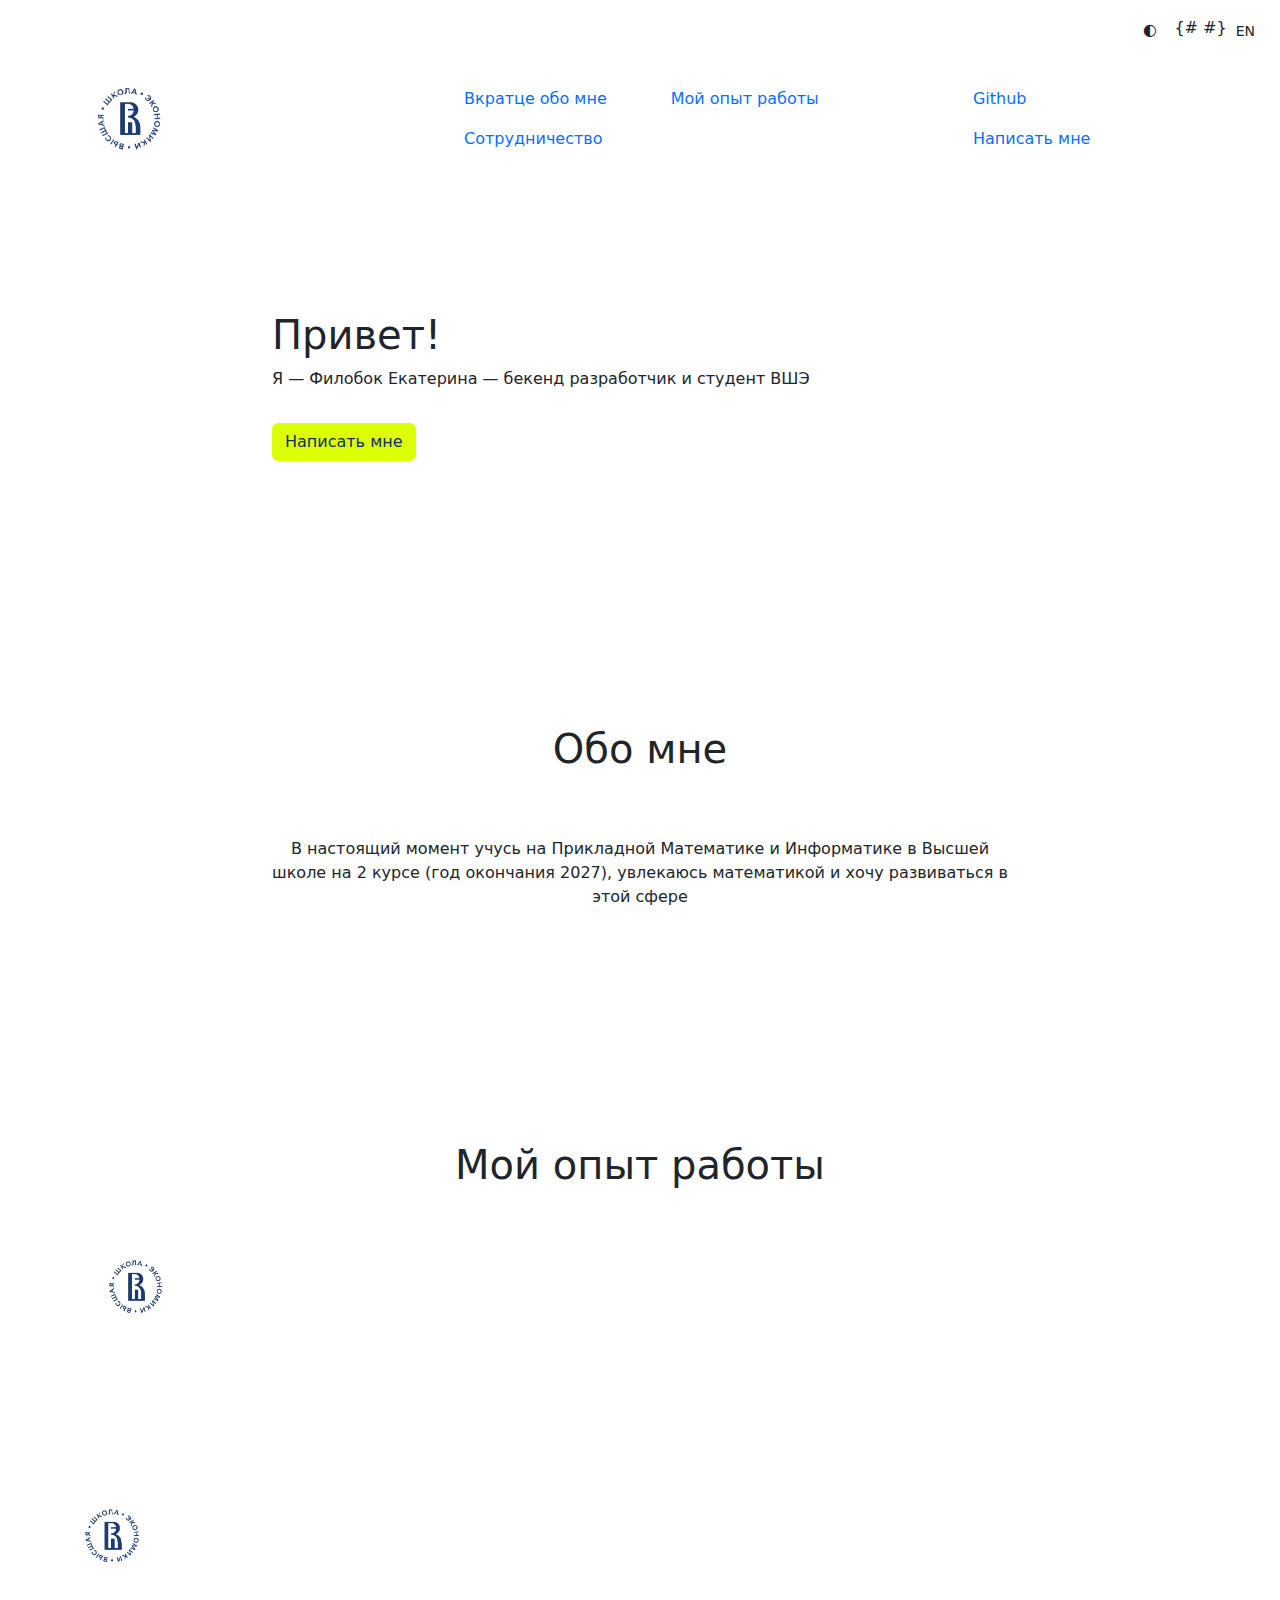
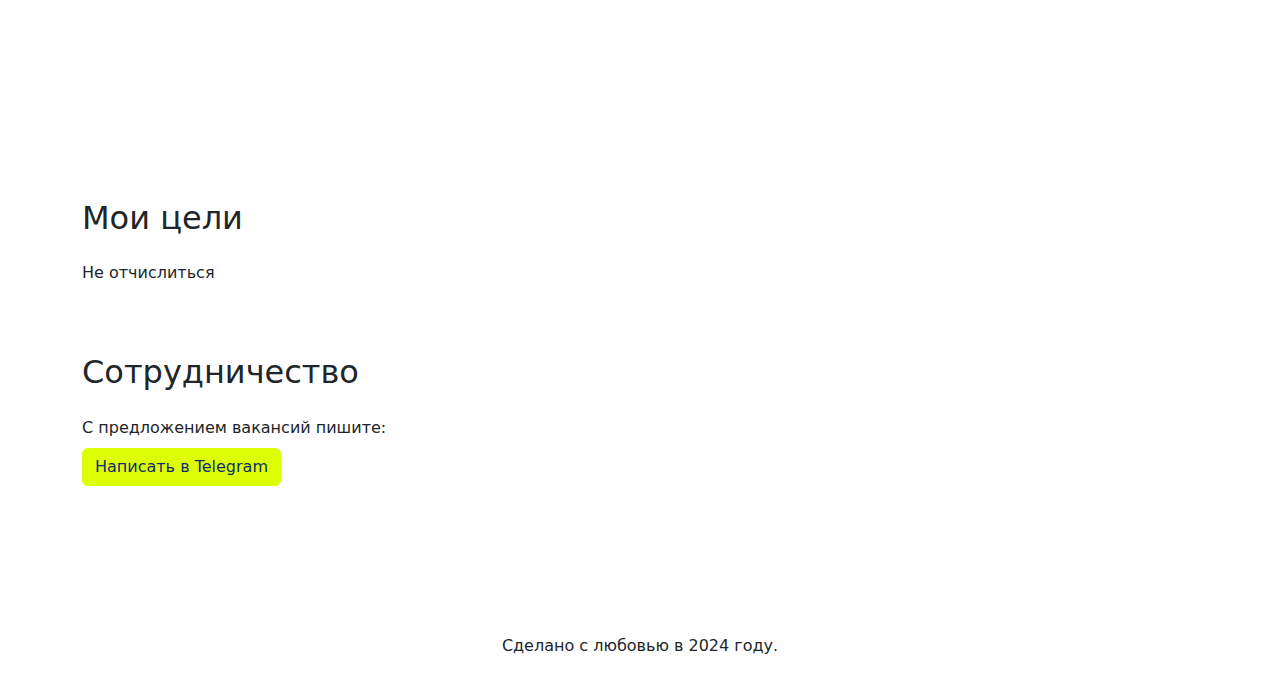
==== templates/index.html @ 08210799 "1" ====
<!DOCTYPE html>
<html lang="ru">
<head>
    <meta charset="utf-8">
    <meta name="viewport" content="width=device-width, initial-scale=1, shrink-to-fit=no">
    <link href="https://cdn.jsdelivr.net/npm/bootstrap@5.3.3/dist/css/bootstrap.min.css" rel="stylesheet"
          crossorigin="anonymous">
    <link rel="stylesheet" href="static/css/custom.css">
    <title>Портфолио | Резюме</title>
</head>
<body>
<!-- Переключатели темы и языка -->
<div class="d-flex justify-content-end p-3">
    <button id="theme-toggle" class="btn btn-sm btn-yellow me-2">🌓</button>
    {#    <button id="theme-toggle" class="btn btn-sm btn-yellow me-2" data-lang="en">Change theme</button>#}
    <button id="language-toggle" class="btn btn-sm btn-yellow">EN</button>
</div>

<!-- Секция промо с темным фоном - шапка сайта -->
<section class="promo dark-bg pt-2 pb-5">
    <div class="container">
        <!-- Навигационная панель с логотипом и кнопкой -->
        <nav class="navbar navbar-expand-lg mb-5 navbar-dark">
            <div class="container-fluid">
                <a href="#" class="navbar-brand logo d-flex align-items-center text-decoration-none">
                    <div class="logo-left pe-2">
                        <img src="../static/01_Logo_HSE_full_rus_PANTONE_for_dark_2.png" alt="" class="rounded-circle"
                             width="70">
                    </div>
                    <div class="logo-right" style="margin-left: 6px;">
                        <div class="logo-title link-purple" data-lang="ru">Резюме</div>
                        <div class="logo-title link-purple" data-lang="en" style="display:none;">Resume</div>
                        <div class="logo-subtitle text-yellow" data-lang="ru">По заказу Deep Python</div>
                        <div class="logo-subtitle text-yellow" data-lang="en" style="display:none;">Commissioned by Deep
                            Python
                        </div>
                    </div>
                </a>
                <button class="navbar-toggler" type="button" data-bs-toggle="collapse" data-bs-target="#navbarNav"
                        aria-controls="navbarNav" aria-expanded="false" aria-label="Toggle navigation">
                    <span class="navbar-toggler-icon"></span>
                </button>
                <!-- Меню навигации -->
                <div class="collapse navbar-collapse" id="navbarNav">
                    <ul class="nav m-auto">
                        <li class="nav-item mx-3">
                            <a href="#story" class="nav-link link-purple link-border-bottom" data-lang="ru">Вкратце обо
                                мне</a>
                            <a href="#story" class="nav-link link-purple link-border-bottom" data-lang="en"
                               style="display:none;">About Me</a>
                        </li>
                        <li class="nav-item mx-3">
                            <a href="#projects" class="nav-link link-purple link-border-bottom" data-lang="ru">Мой опыт
                                работы</a>
                            <a href="#projects" class="nav-link link-purple link-border-bottom" data-lang="en"
                               style="display:none;">My Experience</a>
                        </li>
                        <li class="nav-item mx-3">
                            <a href="#contact" class="nav-link link-purple link-border-bottom" data-lang="ru">Сотрудничество</a>
                            <a href="#contact" class="nav-link link-purple link-border-bottom" data-lang="en"
                               style="display:none;">Collaboration</a>
                        </li>
                    </ul>
                    <ul class="nav ml-auto">
                        <li class="nav-item mx-3">
                            <a href="https://github.com/kfilobok"
                               class="nav-link link-purple link-border-bottom">Github</a>
                        </li>
                        <li class="nav-item mx-3 mr-0">
                            <a href="#contact" class="nav-link link-purple link-border-bottom" data-lang="ru">Написать
                                мне</a>
                            <a href="#contact" class="nav-link link-purple link-border-bottom" data-lang="en"
                               style="display:none;">Contact Me</a>
                        </li>
                    </ul>
                </div>
            </div>
        </nav>

        <!-- Блок приветствия с основной информацией -->
        <div class="row py-0 py-sm-5">
            <div class="col-12 col-lg-8 offset-lg-2 mb-0 mb-sm-5 py-5">
                <h1 class="h1 font-weight-bold font greeting-text text-blue" data-lang="ru">Привет!</h1>
                <h1 class="h1 font-weight-bold font greeting-text text-blue" data-lang="en" style="display:none;">
                    Hi!</h1>
                <p class="promo-text pb-3" data-lang="ru">Я&nbsp;&mdash; Филобок Екатерина&nbsp;&mdash; бекенд
                    разработчик и студент ВШЭ</p>
                <p class="promo-text pb-3" data-lang="en" style="display:none;">I'm&nbsp;&mdash; Filobok Ekaterina&nbsp;&mdash;
                    backend developer and student of the Higher School of
                    Economics...</p>
                <a href="#contact" class="btn text-center" style="background-color: #DCFF05; color: #102D69"
                   data-lang="ru">Написать мне</a>
                <a href="#contact" class="btn text-center"
                   style="background-color: #DCFF05; color: #102D69; display:none;" data-lang="en">Contact Me</a>
            </div>
        </div>
    </div>
</section>

<!-- Секция "Обо мне" -->
<section class="story container py-5 text-center" id="story">
    <h2 class="h1 font-weight-bold mt-4 mb-3 mb-sm-5 pb-3 navigo-font" data-lang="ru">Обо мне</h2>
    <h2 class="h1 font-weight-bold mt-4 mb-3 mb-sm-5 pb-3 navigo-font" data-lang="en" style="display:none;">About
        Me</h2>
    <div class="row">
        <div class="col-12 col-sm-8 offset-sm-2 px-2 pb-5">
            <p class="font-weight-bold pb-4" data-lang="ru">В настоящий момент учусь на Прикладной Математике и
                Информатике в Высшей школе на 2 курсе (год окончания 2027), увлекаюсь математикой и хочу развиваться в
                этой сфере</p>
            <p class="font-weight-bold pb-4" data-lang="en" style="display:none;">I am currently studying Applied
                Mathematics and Computer Science at a Higher School in my 2nd year (graduation year 2027), I am
                interested in mathematics and want to develop in this area</p>
        </div>
    </div>
</section>

<!-- Секция опыта работы -->
<section class="projects dark-bg pt-3 pt-sm-5 pb-3" id="projects">
    <div class="container">
        <h2 class="h1 font-weight-bold text-center mt-4 mt-sm-5 mb-0 mb-sm-4 pb-5 navigo-font" data-lang="ru">Мой опыт
            работы</h2>
        <h2 class="h1 font-weight-bold text-center mt-4 mt-sm-5 mb-0 mb-sm-4 pb-5 navigo-font" data-lang="en"
            style="display:none;">My Work Experience</h2>
        <div class="work-experience text-white">
            <div class="d-flex align-items-center mb-4">
                {#            <img src="../static/01_Logo_HSE_full_rus_PANTONE_for_dark_2.png" alt="HSE Logo" class="me-3" style="height: 60px; margin-top: -6px;">#}
                <div class="d-flex flex-column justify-content-center">
                    <h3 class="h4 mb-1" data-lang="ru">ООО Телематика</h3>
                    <h3 class="h4 mb-1" data-lang="en" style="display:none;">LLC Telematika</h3>
                    <p class="text-white-40 mb-0" data-lang="ru">01.07.2024 – Настоящее время</p>
                    <p class="text-white-40 mb-0" data-lang="en" style="display:none;">01.07.2024 – Present</p>
                </div>

            </div>
            <div class="position mb-4" style="margin-left: 20px;">
                <h4 class="h5 text-purple" data-lang="ru">Бэкенд-разработчик на Go</h4>
                <h4 class="h5 text-purple" data-lang="en" style="display:none;">Backend developer in Go</h4>
                {#                    <p class="text-white" style="opacity: 0.4" data-lang="ru">01.11.2024 – настоящее время</p>#}
                {#                    <p class="text-white" style="opacity: 0.4" data-lang="en" style="display:none;">01.11.2024 –#}
                {#                        Present</p>#}
                <p data-lang="ru">Разрабатываю микросервисы на go для банкоматов.</p>
                <p data-lang="en" style="display:none;">I am developing microservices in go for ATMs.</p>
            </div>
            <div class="d-flex align-items-center mb-4">
                <img src="../static/01_Logo_HSE_full_rus_PANTONE_for_dark_2.png" alt="HSE Logo" class="me-3"
                     style="height: 60px; margin-top: -6px;">
                <div class="d-flex flex-column justify-content-center">
                    <h3 class="h4 mb-1" data-lang="ru">НИУ «ВШЭ»</h3>
                    <h3 class="h4 mb-1" data-lang="en" style="display:none;">HSE University</h3>
                    <p class="text-white-40 mb-0" data-lang="ru">01.11.2024 – 10.12.2024 </p>
                    <p class="text-white-40 mb-0" data-lang="en" style="display:none;">01.11.2024 – 10.12.2024</p>
                </div>
            </div>
            <div class="position mb-4" style="margin-left: 20px;">
                <h4 class="h5 text-purple" data-lang="ru">Ассистент по алгоритмам и структурам данных</h4>
                <h4 class="h5 text-purple" data-lang="en" style="display:none;">Assistant for Algorithms and Data
                    Structures</h4>
                <p class="text-white" style="opacity: 0.4" data-lang="ru">01.11.2024 – 10.12.2024</p>
                <p class="text-white" style="opacity: 0.4" data-lang="en" style="display:none;">01.11.2024 –
                    10.12.2024</p>
                <p data-lang="ru">Помогаю студентам с возникающими вопросами по курсу.</p>
                <p data-lang="en" style="display:none;">Helping students with any questions they may have about the
                    course.</p>
            </div>
        </div>
    </div>
</section>

<!-- Секция личных целей -->
<section class="goals container pt-3 pt-sm-5 pb-3">
    <h2 class="h2 font-weight-bold my-4" data-lang="ru">Мои цели</h2>
    <h2 class="h2 font-weight-bold my-4" data-lang="en" style="display:none;">My Goals</h2>
    <div class="row">
        <div class="col-12 col-sm-8 pb-1">
            <p class="pb-2" data-lang="ru">Не отчислиться</p>
            <p class="pb-2" data-lang="en" style="display:none;">Don't drop out of university</p>
        </div>
    </div>
</section>

<!-- Секция сотрудничества -->
<section class="goals container mb-5 pb-sm-5 pb-0" id="contact">
    <h2 class="h2 font-weight-bold my-4" data-lang="ru">Сотрудничество</h2>
    <h2 class="h2 font-weight-bold my-4" data-lang="en" style="display:none;">Collaboration</h2>
    <div class="row">
        <div class="col-12 col-sm-8 pb-1">
            <p class="pb-1 mb-1" data-lang="ru">С предложением вакансий пишите:</p>
            <p class="pb-1 mb-1" data-lang="en" style="display:none;">Write with a vacancy offer:</p>
            <div class="row">
                <div class="col-12 col-sm-9">
                    <p class="d-flex justify-content-start gap-2 flex-wrap">
                        <a href="https://t.me/kati4kaf" class="btn mb-3"
                           style="background-color: #DCFF05; color: #102D69" target="_blank" data-lang="ru">Написать в
                            Telegram</a>
                        <a href="https://t.me/kati4kaf" class="btn mb-3"
                           style="background-color: #DCFF05; color: #102D69; display:none;" target="_blank"
                           data-lang="en">Write in Telegram</a>
                        <!--<a href="https://example.com/" class="btn mb-3" style="background-color: #DCFF05; color: #102D69" target="_blank" data-lang="ru">Посмотреть резюме</a>
                        <a href="https://example.com/" class="btn mb-3" style="background-color: #DCFF05; color: #102D69; display:none;" target="_blank" data-lang="en">View Resume</a>
                        <a href="mailto:any@example.com" class="btn mb-3" style="background-color: #DCFF05; color: #102D69" target="_blank" data-lang="ru">Написать на почту</a>
                        <a href="mailto:any@example.com" class="btn mb-3" style="background-color: #DCFF05; color: #102D69; display:none;" target="_blank" data-lang="en">Write via Email</a>
                      -->
                    </p>
                </div>
            </div>
        </div>
    </div>
</section>

<!-- Подвал сайта с темным фоном -->
<footer class="footer dark-bg">
    <nav class="container navbar">
        <ul class="nav m-auto py-2">
            <li class="nav-item mx-3" data-lang="ru">Сделано с любовью в 2024 году.</li>
            <li class="nav-item mx-3" data-lang="en" style="display:none;">Made with love in 2024.</li>
        </ul>
    </nav>
</footer>

<!-- Подключение скриптов Bootstrap -->
<script src="https://cdn.jsdelivr.net/npm/bootstrap@5.3.3/dist/js/bootstrap.bundle.min.js"></script>
<script>
    document.addEventListener('DOMContentLoaded', () => {
        // Темная тема
        const themeToggle = document.getElementById('theme-toggle');
        const currentTheme = localStorage.getItem('theme') || 'light';
        document.body.classList.toggle('dark-mode', currentTheme === 'dark');

        themeToggle.addEventListener('click', () => {
            const isDarkMode = document.body.classList.toggle('dark-mode');
            localStorage.setItem('theme', isDarkMode ? 'dark' : 'light');
        });

        // Мультиязычность
        const languageToggle = document.getElementById('language-toggle');
        let currentLanguage = localStorage.getItem('language') || 'ru';
        updateLanguage(currentLanguage);

        languageToggle.addEventListener('click', () => {
            currentLanguage = currentLanguage === 'ru' ? 'en' : 'ru';
            localStorage.setItem('language', currentLanguage);
            updateLanguage(currentLanguage);
        });

        function updateLanguage(lang) {
            document.querySelectorAll('[data-lang]').forEach(el => {
                el.style.display = el.getAttribute('data-lang') === lang ? '' : 'none';
            });
            languageToggle.textContent = lang === 'ru' ? 'EN' : 'RU';
        }
    });

</script>
</body>
</html>
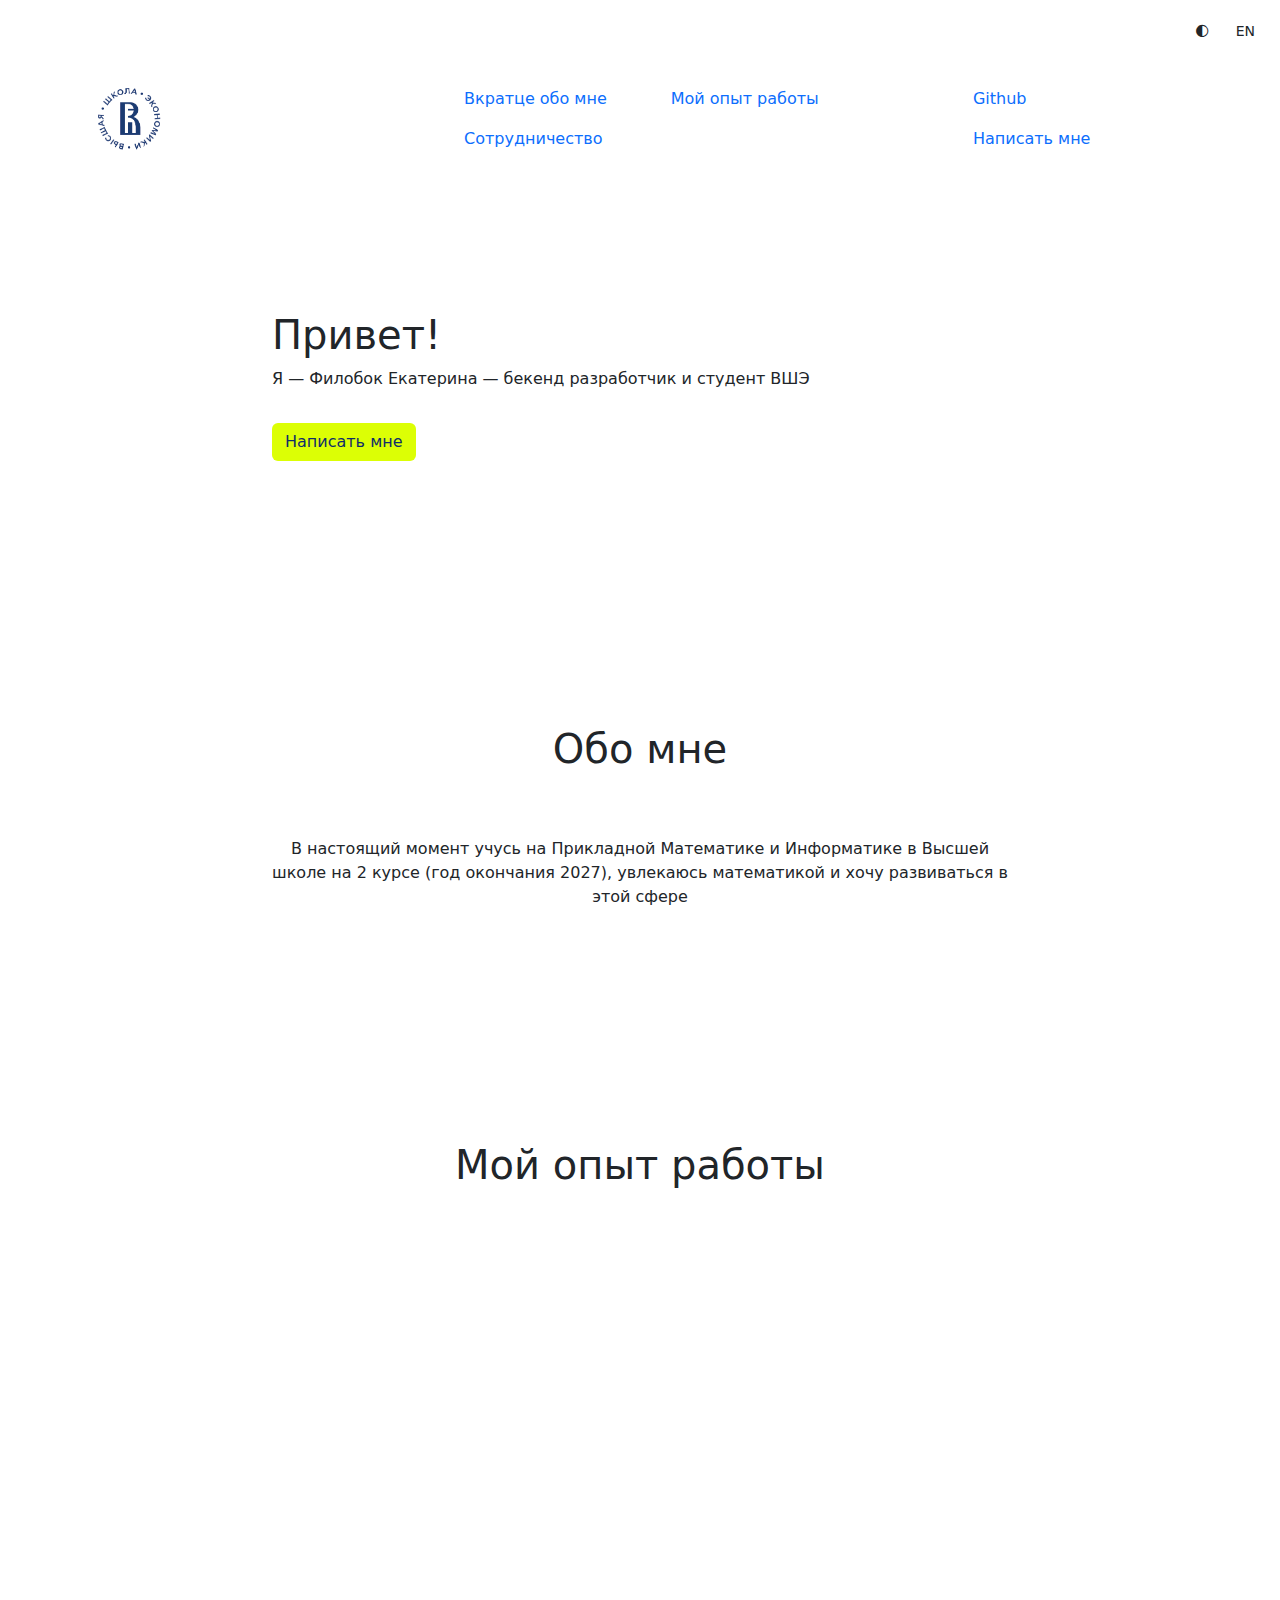
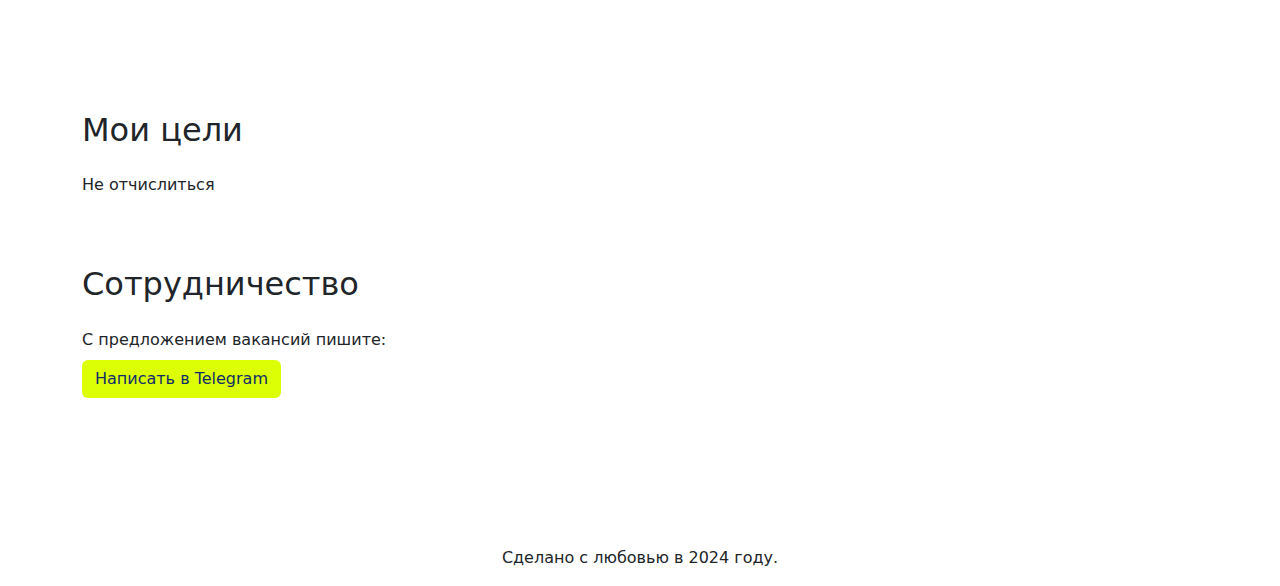
==== commit c72f5513: "Update index.html" ====
--- a/templates/index.html
+++ b/templates/index.html
@@ -12,7 +12,6 @@
 <!-- Переключатели темы и языка -->
 <div class="d-flex justify-content-end p-3">
     <button id="theme-toggle" class="btn btn-sm btn-yellow me-2">🌓</button>
-    {#    <button id="theme-toggle" class="btn btn-sm btn-yellow me-2" data-lang="en">Change theme</button>#}
     <button id="language-toggle" class="btn btn-sm btn-yellow">EN</button>
 </div>
 
@@ -123,7 +122,6 @@
             style="display:none;">My Work Experience</h2>
         <div class="work-experience text-white">
             <div class="d-flex align-items-center mb-4">
-                {#            <img src="../static/01_Logo_HSE_full_rus_PANTONE_for_dark_2.png" alt="HSE Logo" class="me-3" style="height: 60px; margin-top: -6px;">#}
                 <div class="d-flex flex-column justify-content-center">
                     <h3 class="h4 mb-1" data-lang="ru">ООО Телематика</h3>
                     <h3 class="h4 mb-1" data-lang="en" style="display:none;">LLC Telematika</h3>
@@ -135,15 +133,12 @@
             <div class="position mb-4" style="margin-left: 20px;">
                 <h4 class="h5 text-purple" data-lang="ru">Бэкенд-разработчик на Go</h4>
                 <h4 class="h5 text-purple" data-lang="en" style="display:none;">Backend developer in Go</h4>
-                {#                    <p class="text-white" style="opacity: 0.4" data-lang="ru">01.11.2024 – настоящее время</p>#}
-                {#                    <p class="text-white" style="opacity: 0.4" data-lang="en" style="display:none;">01.11.2024 –#}
-                {#                        Present</p>#}
                 <p data-lang="ru">Разрабатываю микросервисы на go для банкоматов.</p>
                 <p data-lang="en" style="display:none;">I am developing microservices in go for ATMs.</p>
             </div>
             <div class="d-flex align-items-center mb-4">
-                <img src="../static/01_Logo_HSE_full_rus_PANTONE_for_dark_2.png" alt="HSE Logo" class="me-3"
-                     style="height: 60px; margin-top: -6px;">
+                <!--<img src="../static/01_Logo_HSE_full_rus_PANTONE_for_dark_2.png" alt="HSE Logo" class="me-3"
+                     style="height: 60px; margin-top: -6px;"> -->
                 <div class="d-flex flex-column justify-content-center">
                     <h3 class="h4 mb-1" data-lang="ru">НИУ «ВШЭ»</h3>
                     <h3 class="h4 mb-1" data-lang="en" style="display:none;">HSE University</h3>
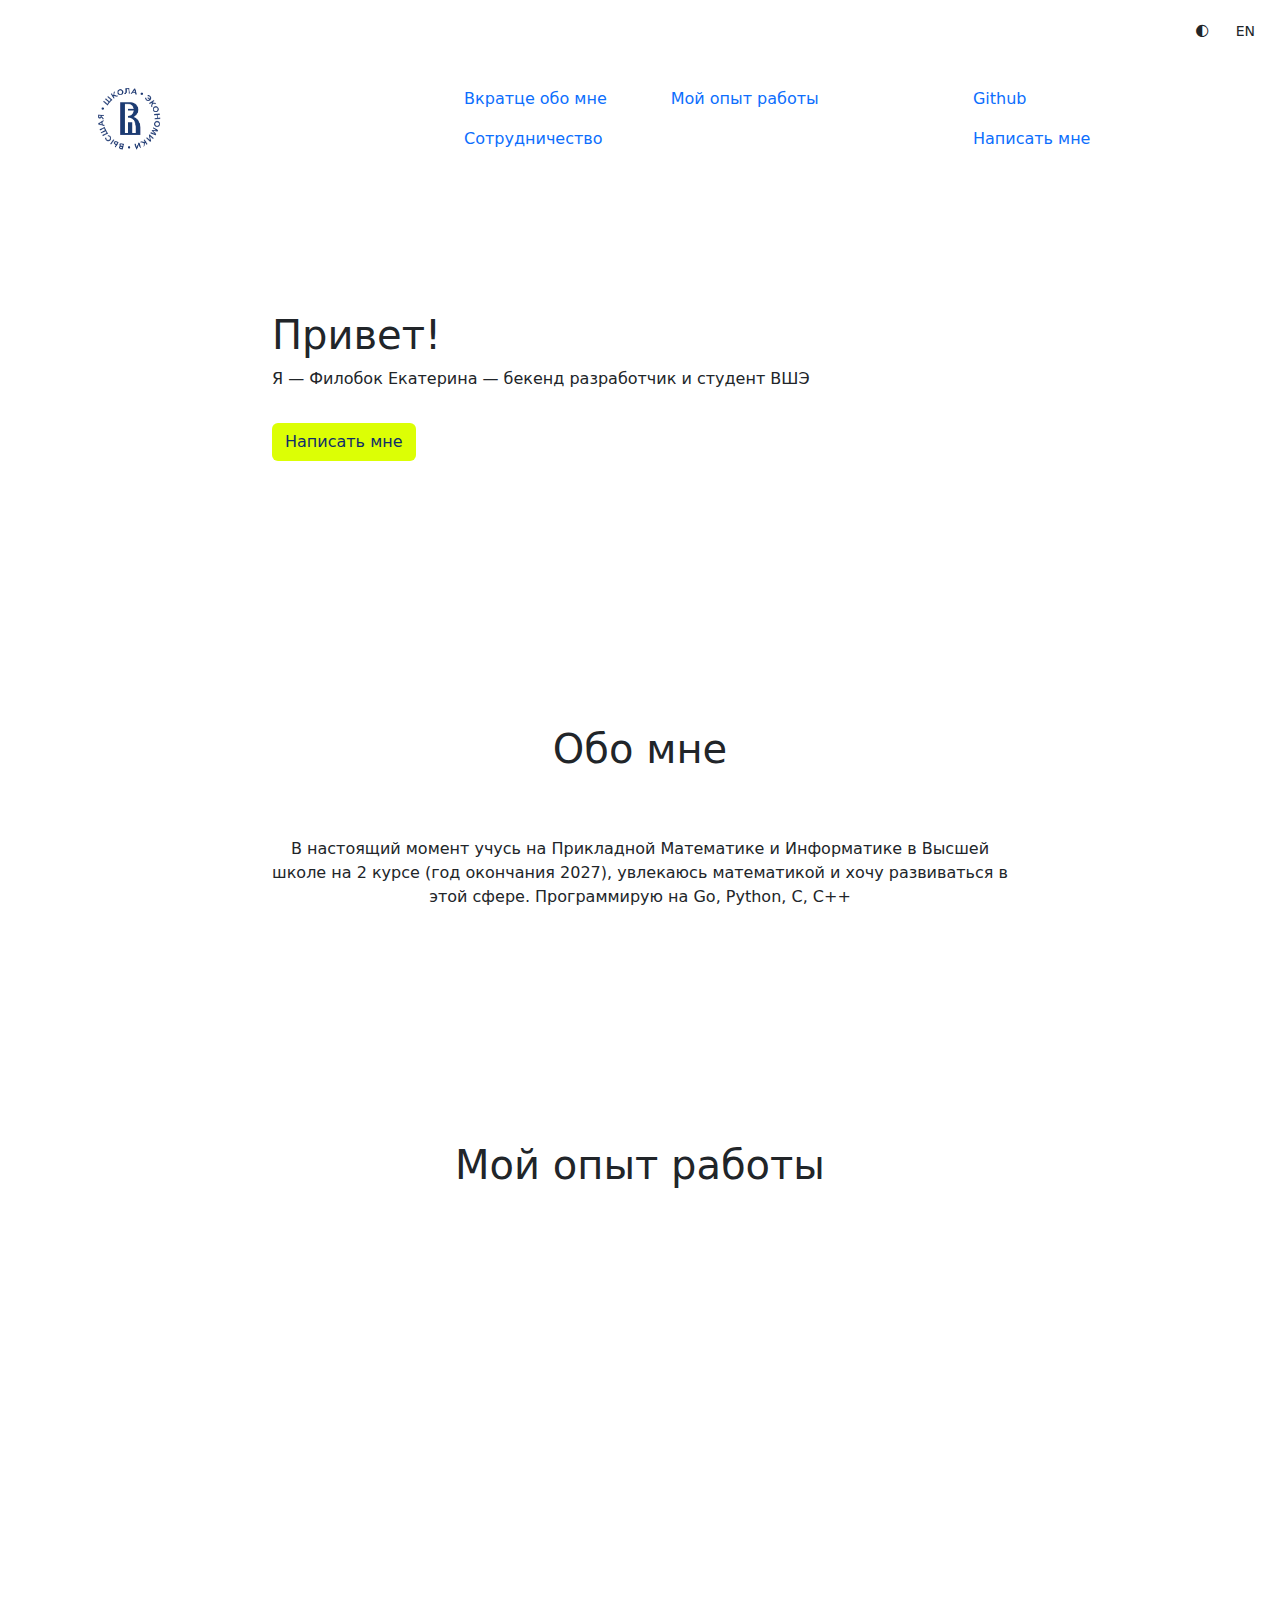
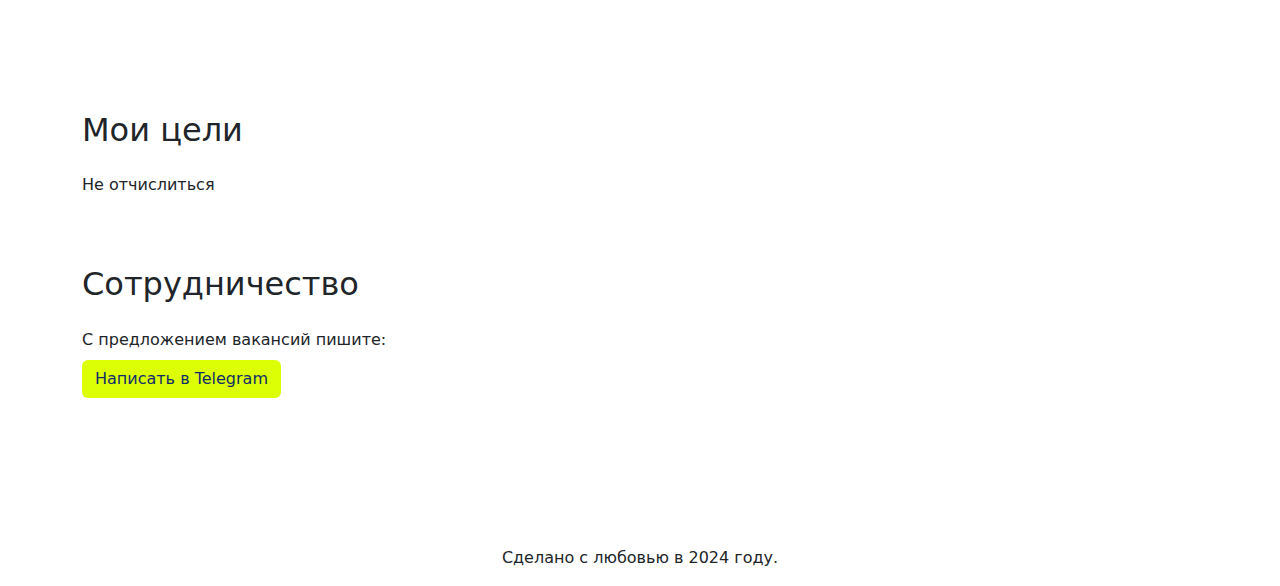
==== commit 228756d5: "Update index.html" ====
--- a/templates/index.html
+++ b/templates/index.html
@@ -105,10 +105,10 @@
         <div class="col-12 col-sm-8 offset-sm-2 px-2 pb-5">
             <p class="font-weight-bold pb-4" data-lang="ru">В настоящий момент учусь на Прикладной Математике и
                 Информатике в Высшей школе на 2 курсе (год окончания 2027), увлекаюсь математикой и хочу развиваться в
-                этой сфере</p>
+                этой сфере. Программирую на Go, Python, C, C++</p>
             <p class="font-weight-bold pb-4" data-lang="en" style="display:none;">I am currently studying Applied
                 Mathematics and Computer Science at a Higher School in my 2nd year (graduation year 2027), I am
-                interested in mathematics and want to develop in this area</p>
+                interested in mathematics and want to develop in this area. </p>
         </div>
     </div>
 </section>
